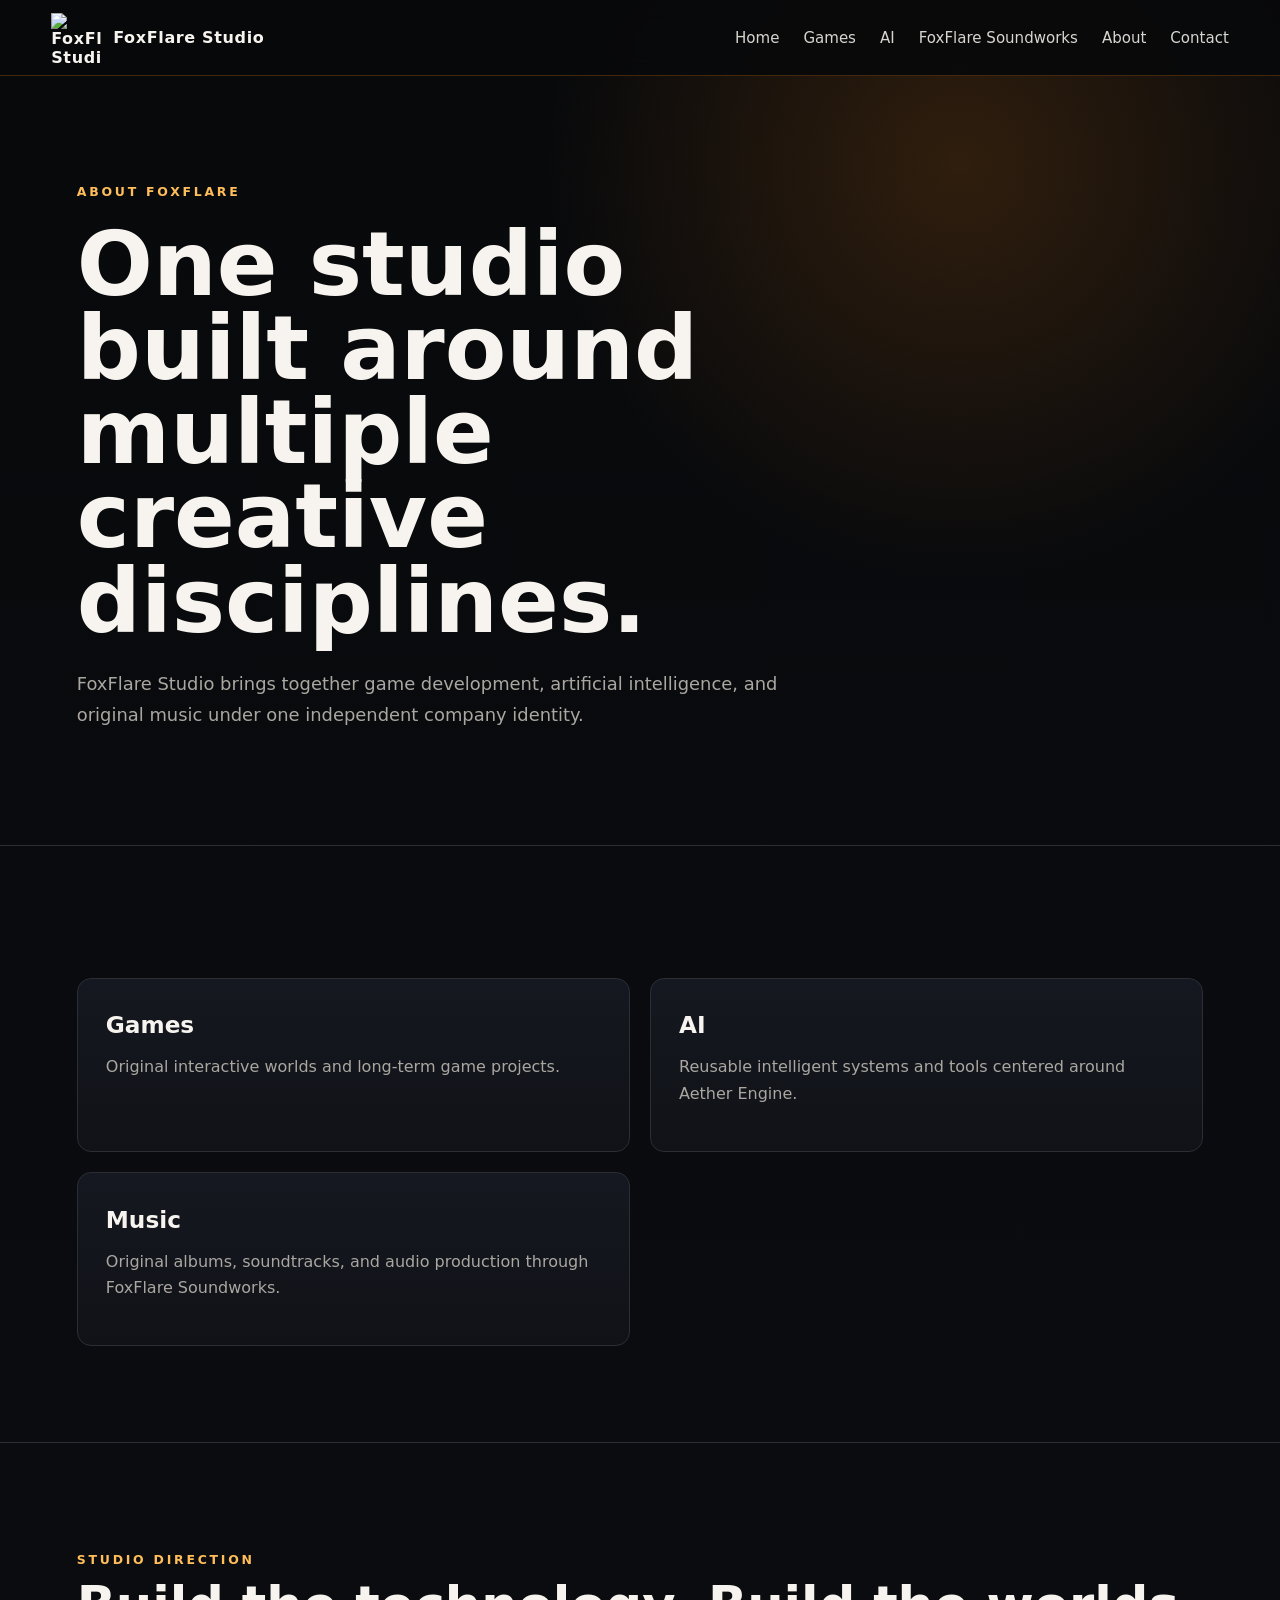
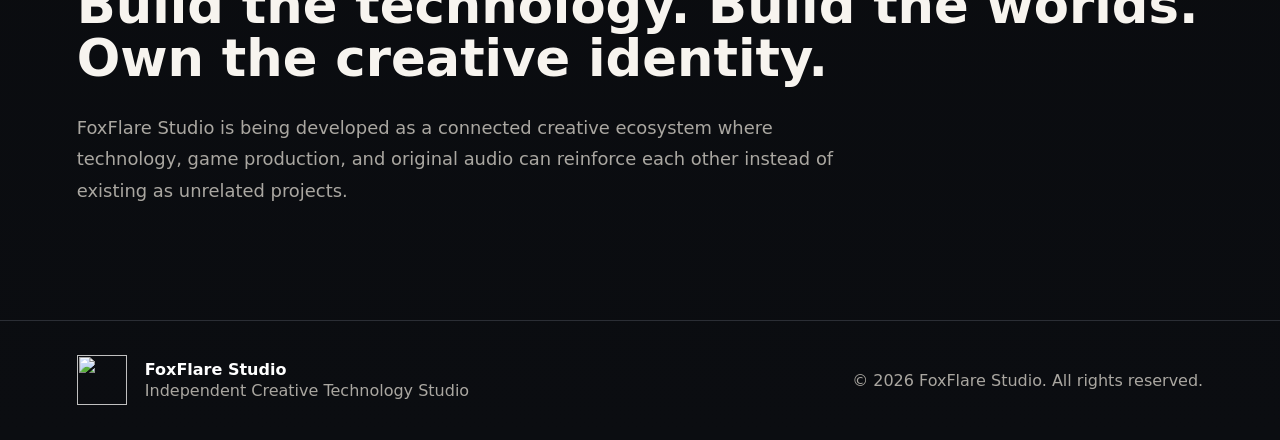
==== about.html @ 021c4a6c "Add dedicated About page" ====
<!doctype html>
<html lang="en">
<head>
  <meta charset="utf-8" />
  <meta name="viewport" content="width=device-width, initial-scale=1" />
  <meta name="description" content="About FoxFlare Studio." />
  <title>About | FoxFlare Studio</title>
  <link rel="icon" href="assets/foxflare-logo.png" />
  <link rel="stylesheet" href="styles.css" />
</head>
<body>
  <header class="site-header">
    <a class="brand" href="index.html"><img src="assets/foxflare-logo.png" alt="FoxFlare Studio logo" /><span>FoxFlare Studio</span></a>
    <button class="menu-toggle" aria-label="Toggle navigation" aria-expanded="false">☰</button>
    <nav class="nav"><a href="index.html">Home</a><a href="games.html">Games</a><a href="ai.html">AI</a><a href="soundworks.html">FoxFlare Soundworks</a><a class="active" href="about.html">About</a><a href="contact.html">Contact</a></nav>
  </header>
  <main>
    <section class="page-hero section">
      <p class="eyebrow">About FoxFlare</p>
      <h1>One studio built around multiple creative disciplines.</h1>
      <p class="lede">FoxFlare Studio brings together game development, artificial intelligence, and original music under one independent company identity.</p>
    </section>
    <section class="section">
      <div class="cards three-up">
        <article class="card"><h3>Games</h3><p>Original interactive worlds and long-term game projects.</p></article>
        <article class="card"><h3>AI</h3><p>Reusable intelligent systems and tools centered around Aether Engine.</p></article>
        <article class="card"><h3>Music</h3><p>Original albums, soundtracks, and audio production through FoxFlare Soundworks.</p></article>
      </div>
    </section>
    <section class="section">
      <p class="eyebrow">Studio Direction</p>
      <h2>Build the technology. Build the worlds. Own the creative identity.</h2>
      <p class="wide-copy">FoxFlare Studio is being developed as a connected creative ecosystem where technology, game production, and original audio can reinforce each other instead of existing as unrelated projects.</p>
    </section>
  </main>
  <footer><img src="assets/foxflare-logo.png" alt="" /><div><strong>FoxFlare Studio</strong><span>Independent Creative Technology Studio</span></div><p>© 2026 FoxFlare Studio. All rights reserved.</p></footer>
  <script src="script.js"></script>
</body>
</html>
---- styles.css ----
*{box-sizing:border-box}
:root{
  --bg:#08090b;
  --panel:#101217;
  --panel2:#151820;
  --text:#f7f4ef;
  --muted:#aaa7a1;
  --line:#2b2e35;
  --orange:#ff8a17;
  --orange2:#ffbe5a;
}
html{scroll-behavior:smooth}
body{
  margin:0;
  font-family:Inter,ui-sans-serif,system-ui,-apple-system,BlinkMacSystemFont,"Segoe UI",sans-serif;
  color:var(--text);
  background:
    radial-gradient(circle at 75% 8%, rgba(255,138,23,.16), transparent 26rem),
    linear-gradient(180deg,#08090b 0%,#0b0d11 100%);
}
a{color:inherit;text-decoration:none}
img{max-width:100%;display:block}
.site-header{
  position:sticky;top:0;z-index:20;
  display:flex;align-items:center;justify-content:space-between;
  min-height:76px;padding:12px clamp(20px,4vw,64px);
  background:rgba(8,9,11,.92);backdrop-filter:blur(12px);
  border-bottom:1px solid rgba(255,138,23,.24)
}
.brand{display:flex;align-items:center;gap:12px;font-weight:800;letter-spacing:.04em}
.brand img{width:50px;height:50px;object-fit:contain}
.nav{display:flex;gap:24px;color:#d8d5d0;font-size:.94rem}
.nav a:hover{color:var(--orange2)}
.menu-toggle{display:none;background:none;border:0;color:white;font-size:1.5rem}
.section{padding:96px clamp(22px,6vw,92px);border-bottom:1px solid var(--line)}
.hero{min-height:78vh;display:grid;grid-template-columns:1.2fr .8fr;gap:48px;align-items:center}
.eyebrow{text-transform:uppercase;letter-spacing:.22em;color:var(--orange2);font-size:.78rem;font-weight:800}
h1{font-size:clamp(3rem,7vw,6.3rem);line-height:.94;margin:.25em 0 .28em;max-width:13ch}
h2{font-size:clamp(2.2rem,4vw,4.1rem);line-height:1.02;margin:.2em 0 .55em}
h3{font-size:1.45rem;margin:.2em 0 .5em}
.lede,.wide-copy,.soundworks-copy>p,.split>div>p,.contact p{font-size:1.12rem;line-height:1.75;color:var(--muted);max-width:760px}
.hero-logo{display:flex;justify-content:center}
.hero-logo img{width:min(530px,90vw);filter:drop-shadow(0 0 42px rgba(255,138,23,.35))}
.actions{display:flex;gap:14px;flex-wrap:wrap;margin-top:30px}
.button{padding:14px 19px;border-radius:8px;font-weight:750;border:1px solid var(--line)}
.button.primary{background:linear-gradient(135deg,var(--orange),var(--orange2));color:#15100a;border:0}
.button.secondary{background:#101217}
.cards{display:grid;grid-template-columns:repeat(2,minmax(0,1fr));gap:20px;margin-top:36px}
.card{background:linear-gradient(180deg,var(--panel2),var(--panel));border:1px solid var(--line);padding:28px;border-radius:14px}
.card p,.feature-list span,.release p{color:var(--muted);line-height:1.65}
.split{display:grid;grid-template-columns:1fr 1fr;gap:64px;align-items:start}
.feature-list{display:grid;gap:14px}
.feature-list div{display:grid;gap:6px;padding:22px;background:var(--panel);border:1px solid var(--line);border-radius:12px}
.soundworks{display:grid;grid-template-columns:minmax(280px,440px) 1fr;gap:60px;align-items:center;background:linear-gradient(90deg,rgba(255,138,23,.05),transparent)}
.album-art img{border-radius:18px;box-shadow:0 25px 70px rgba(0,0,0,.45);border:1px solid rgba(255,255,255,.08)}
.release{margin-top:30px;padding:24px;border:1px solid rgba(255,138,23,.28);border-radius:14px;background:rgba(255,138,23,.05)}
.release-label{color:var(--orange2);font-size:.78rem;text-transform:uppercase;letter-spacing:.18em;font-weight:800}
.contact{text-align:left}
footer{padding:34px clamp(22px,6vw,92px);display:grid;grid-template-columns:auto 1fr auto;gap:18px;align-items:center;color:var(--muted)}
footer img{width:50px;height:50px;object-fit:contain}
footer div{display:grid;gap:2px}
footer strong{color:white}
@media (max-width:850px){
  .menu-toggle{display:block}
  .nav{display:none;position:absolute;top:76px;left:0;right:0;flex-direction:column;padding:22px;background:#0b0d11;border-bottom:1px solid var(--line)}
  .nav.open{display:flex}
  .hero,.split,.soundworks{grid-template-columns:1fr}
  .hero{padding-top:64px}
  .hero-logo{order:-1}
  .hero-logo img{width:280px}
  .cards{grid-template-columns:1fr}
  footer{grid-template-columns:auto 1fr}
  footer p{grid-column:1/-1}
}
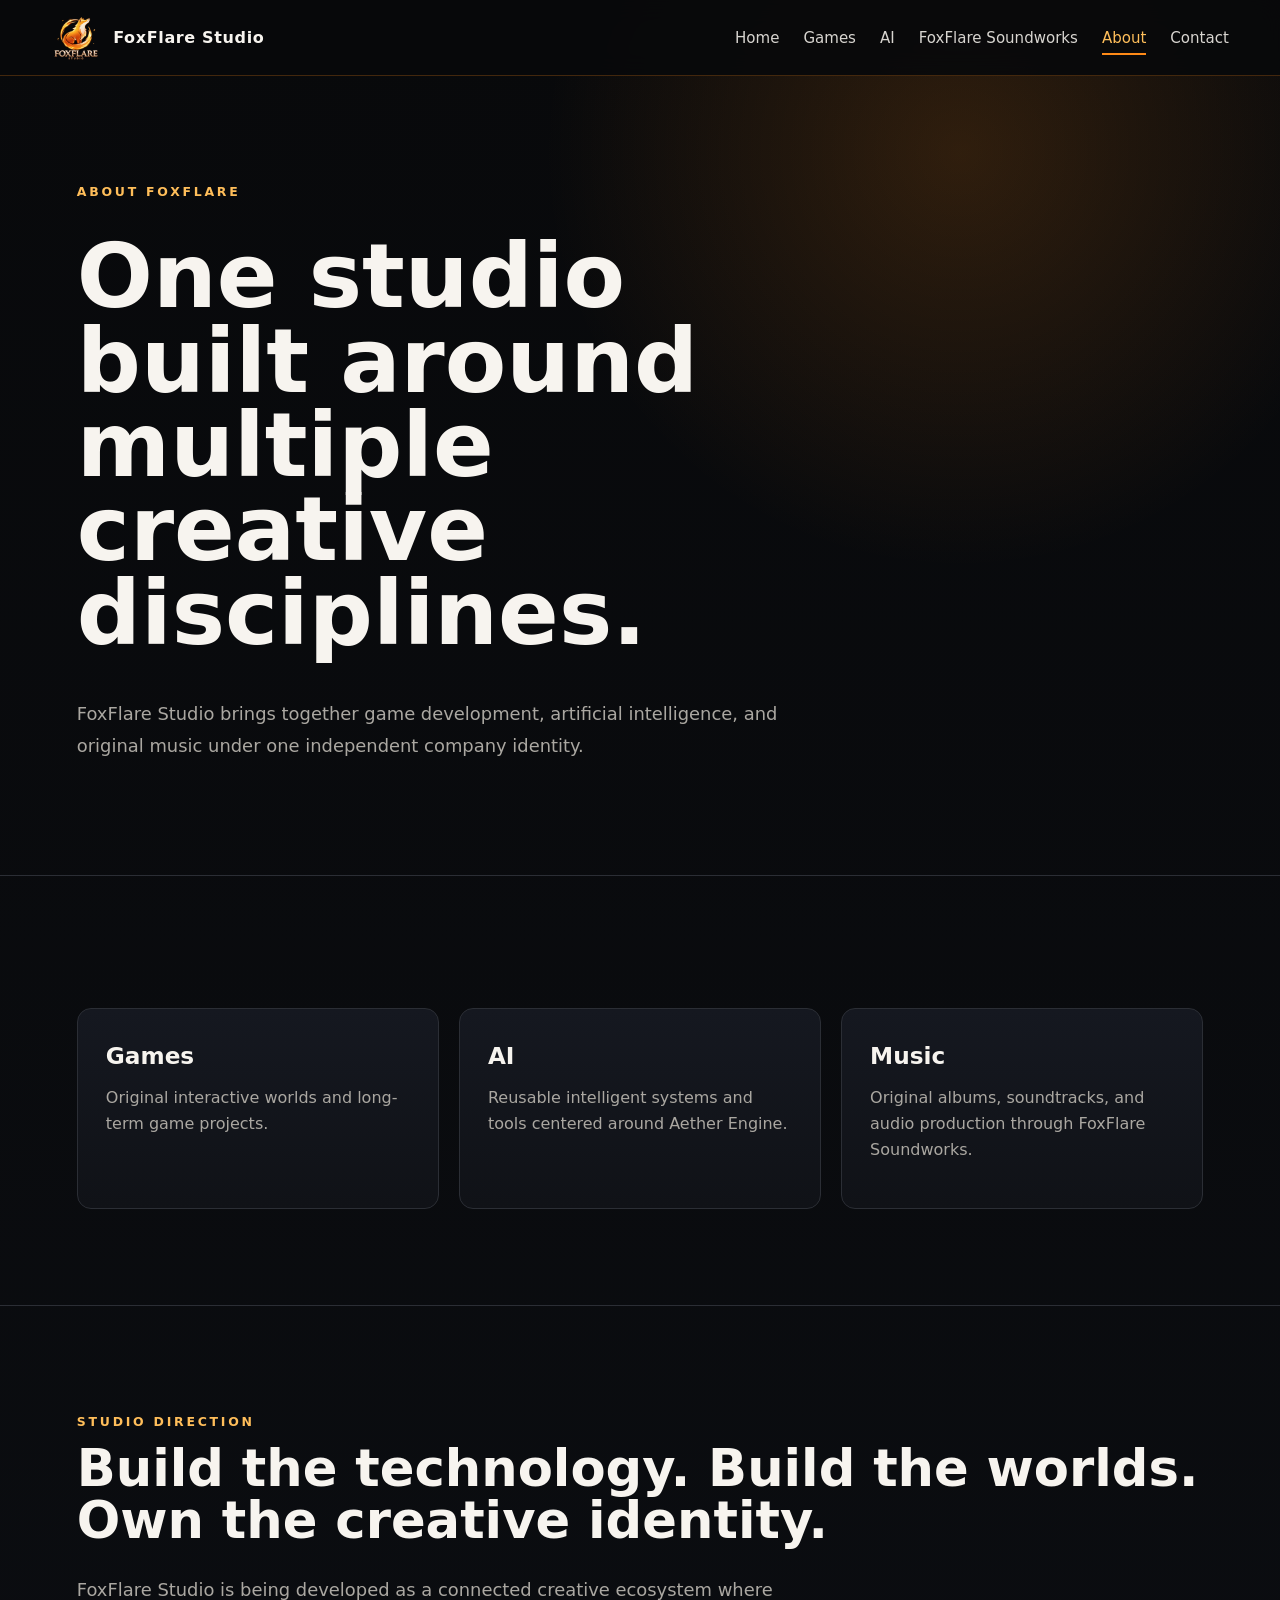
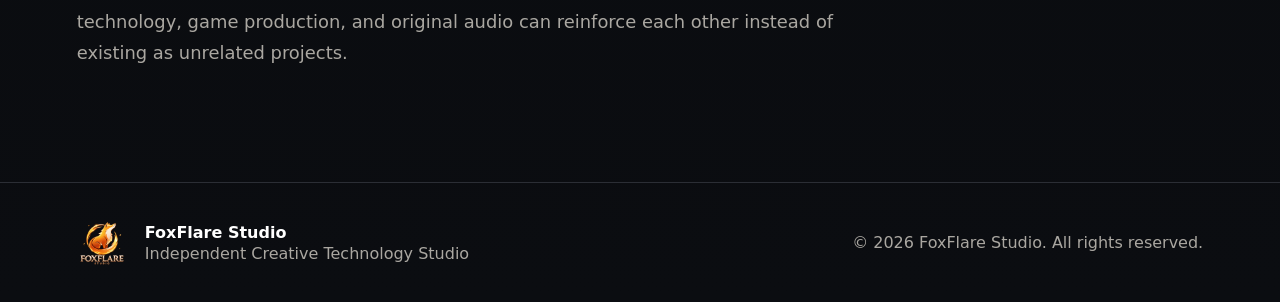
==== commit ec6d385e: "Fix About page logo paths" ====
--- a/about.html
+++ b/about.html
@@ -5,12 +5,12 @@
   <meta name="viewport" content="width=device-width, initial-scale=1" />
   <meta name="description" content="About FoxFlare Studio." />
   <title>About | FoxFlare Studio</title>
-  <link rel="icon" href="assets/foxflare-logo.png" />
+  <link rel="icon" href="assets/foxflare-%20logo.png" />
   <link rel="stylesheet" href="styles.css" />
 </head>
 <body>
   <header class="site-header">
-    <a class="brand" href="index.html"><img src="assets/foxflare-logo.png" alt="FoxFlare Studio logo" /><span>FoxFlare Studio</span></a>
+    <a class="brand" href="index.html"><img src="assets/foxflare-%20logo.png" alt="FoxFlare Studio logo" /><span>FoxFlare Studio</span></a>
     <button class="menu-toggle" aria-label="Toggle navigation" aria-expanded="false">☰</button>
     <nav class="nav"><a href="index.html">Home</a><a href="games.html">Games</a><a href="ai.html">AI</a><a href="soundworks.html">FoxFlare Soundworks</a><a class="active" href="about.html">About</a><a href="contact.html">Contact</a></nav>
   </header>
@@ -33,7 +33,7 @@
       <p class="wide-copy">FoxFlare Studio is being developed as a connected creative ecosystem where technology, game production, and original audio can reinforce each other instead of existing as unrelated projects.</p>
     </section>
   </main>
-  <footer><img src="assets/foxflare-logo.png" alt="" /><div><strong>FoxFlare Studio</strong><span>Independent Creative Technology Studio</span></div><p>© 2026 FoxFlare Studio. All rights reserved.</p></footer>
+  <footer><img src="assets/foxflare-%20logo.png" alt="" /><div><strong>FoxFlare Studio</strong><span>Independent Creative Technology Studio</span></div><p>© 2026 FoxFlare Studio. All rights reserved.</p></footer>
   <script src="script.js"></script>
 </body>
 </html>
--- a/styles.css
+++ b/styles.css
@@ -30,10 +30,14 @@
 .brand{display:flex;align-items:center;gap:12px;font-weight:800;letter-spacing:.04em}
 .brand img{width:50px;height:50px;object-fit:contain}
 .nav{display:flex;gap:24px;color:#d8d5d0;font-size:.94rem}
-.nav a:hover{color:var(--orange2)}
+.nav a{position:relative;padding:10px 0}
+.nav a:hover,.nav a.active{color:var(--orange2)}
+.nav a.active::after{content:"";position:absolute;left:0;right:0;bottom:2px;height:2px;background:var(--orange)}
 .menu-toggle{display:none;background:none;border:0;color:white;font-size:1.5rem}
 .section{padding:96px clamp(22px,6vw,92px);border-bottom:1px solid var(--line)}
 .hero{min-height:78vh;display:grid;grid-template-columns:1.2fr .8fr;gap:48px;align-items:center}
+.page-hero{min-height:58vh;display:flex;flex-direction:column;justify-content:center}
+.soundworks-hero{display:grid;grid-template-columns:1.1fr minmax(280px,430px);gap:60px;align-items:center}
 .eyebrow{text-transform:uppercase;letter-spacing:.22em;color:var(--orange2);font-size:.78rem;font-weight:800}
 h1{font-size:clamp(3rem,7vw,6.3rem);line-height:.94;margin:.25em 0 .28em;max-width:13ch}
 h2{font-size:clamp(2.2rem,4vw,4.1rem);line-height:1.02;margin:.2em 0 .55em}
@@ -42,12 +46,16 @@
 .hero-logo{display:flex;justify-content:center}
 .hero-logo img{width:min(530px,90vw);filter:drop-shadow(0 0 42px rgba(255,138,23,.35))}
 .actions{display:flex;gap:14px;flex-wrap:wrap;margin-top:30px}
-.button{padding:14px 19px;border-radius:8px;font-weight:750;border:1px solid var(--line)}
+.button{padding:14px 19px;border-radius:8px;font-weight:750;border:1px solid var(--line);transition:.2s ease}
+.button:hover{transform:translateY(-2px);border-color:rgba(255,138,23,.5)}
 .button.primary{background:linear-gradient(135deg,var(--orange),var(--orange2));color:#15100a;border:0}
 .button.secondary{background:#101217}
 .cards{display:grid;grid-template-columns:repeat(2,minmax(0,1fr));gap:20px;margin-top:36px}
-.card{background:linear-gradient(180deg,var(--panel2),var(--panel));border:1px solid var(--line);padding:28px;border-radius:14px}
+.cards.three-up{grid-template-columns:repeat(3,minmax(0,1fr))}
+.card{background:linear-gradient(180deg,var(--panel2),var(--panel));border:1px solid var(--line);padding:28px;border-radius:14px;transition:.2s ease}
+.card:hover{transform:translateY(-3px);border-color:rgba(255,138,23,.35)}
 .card p,.feature-list span,.release p{color:var(--muted);line-height:1.65}
+.text-link{display:inline-block;margin-top:10px;color:var(--orange2);font-weight:800}
 .split{display:grid;grid-template-columns:1fr 1fr;gap:64px;align-items:start}
 .feature-list{display:grid;gap:14px}
 .feature-list div{display:grid;gap:6px;padding:22px;background:var(--panel);border:1px solid var(--line);border-radius:12px}
@@ -56,19 +64,24 @@
 .release{margin-top:30px;padding:24px;border:1px solid rgba(255,138,23,.28);border-radius:14px;background:rgba(255,138,23,.05)}
 .release-label{color:var(--orange2);font-size:.78rem;text-transform:uppercase;letter-spacing:.18em;font-weight:800}
 .contact{text-align:left}
+.muted-note{font-size:.95rem;color:#817f7a!important}
 footer{padding:34px clamp(22px,6vw,92px);display:grid;grid-template-columns:auto 1fr auto;gap:18px;align-items:center;color:var(--muted)}
 footer img{width:50px;height:50px;object-fit:contain}
 footer div{display:grid;gap:2px}
 footer strong{color:white}
+@media (max-width:1000px){
+  .cards.three-up{grid-template-columns:1fr 1fr}
+}
 @media (max-width:850px){
   .menu-toggle{display:block}
   .nav{display:none;position:absolute;top:76px;left:0;right:0;flex-direction:column;padding:22px;background:#0b0d11;border-bottom:1px solid var(--line)}
   .nav.open{display:flex}
-  .hero,.split,.soundworks{grid-template-columns:1fr}
+  .hero,.split,.soundworks,.soundworks-hero{grid-template-columns:1fr}
   .hero{padding-top:64px}
+  .page-hero{min-height:auto;padding-top:80px}
   .hero-logo{order:-1}
   .hero-logo img{width:280px}
-  .cards{grid-template-columns:1fr}
+  .cards,.cards.three-up{grid-template-columns:1fr}
   footer{grid-template-columns:auto 1fr}
   footer p{grid-column:1/-1}
 }
